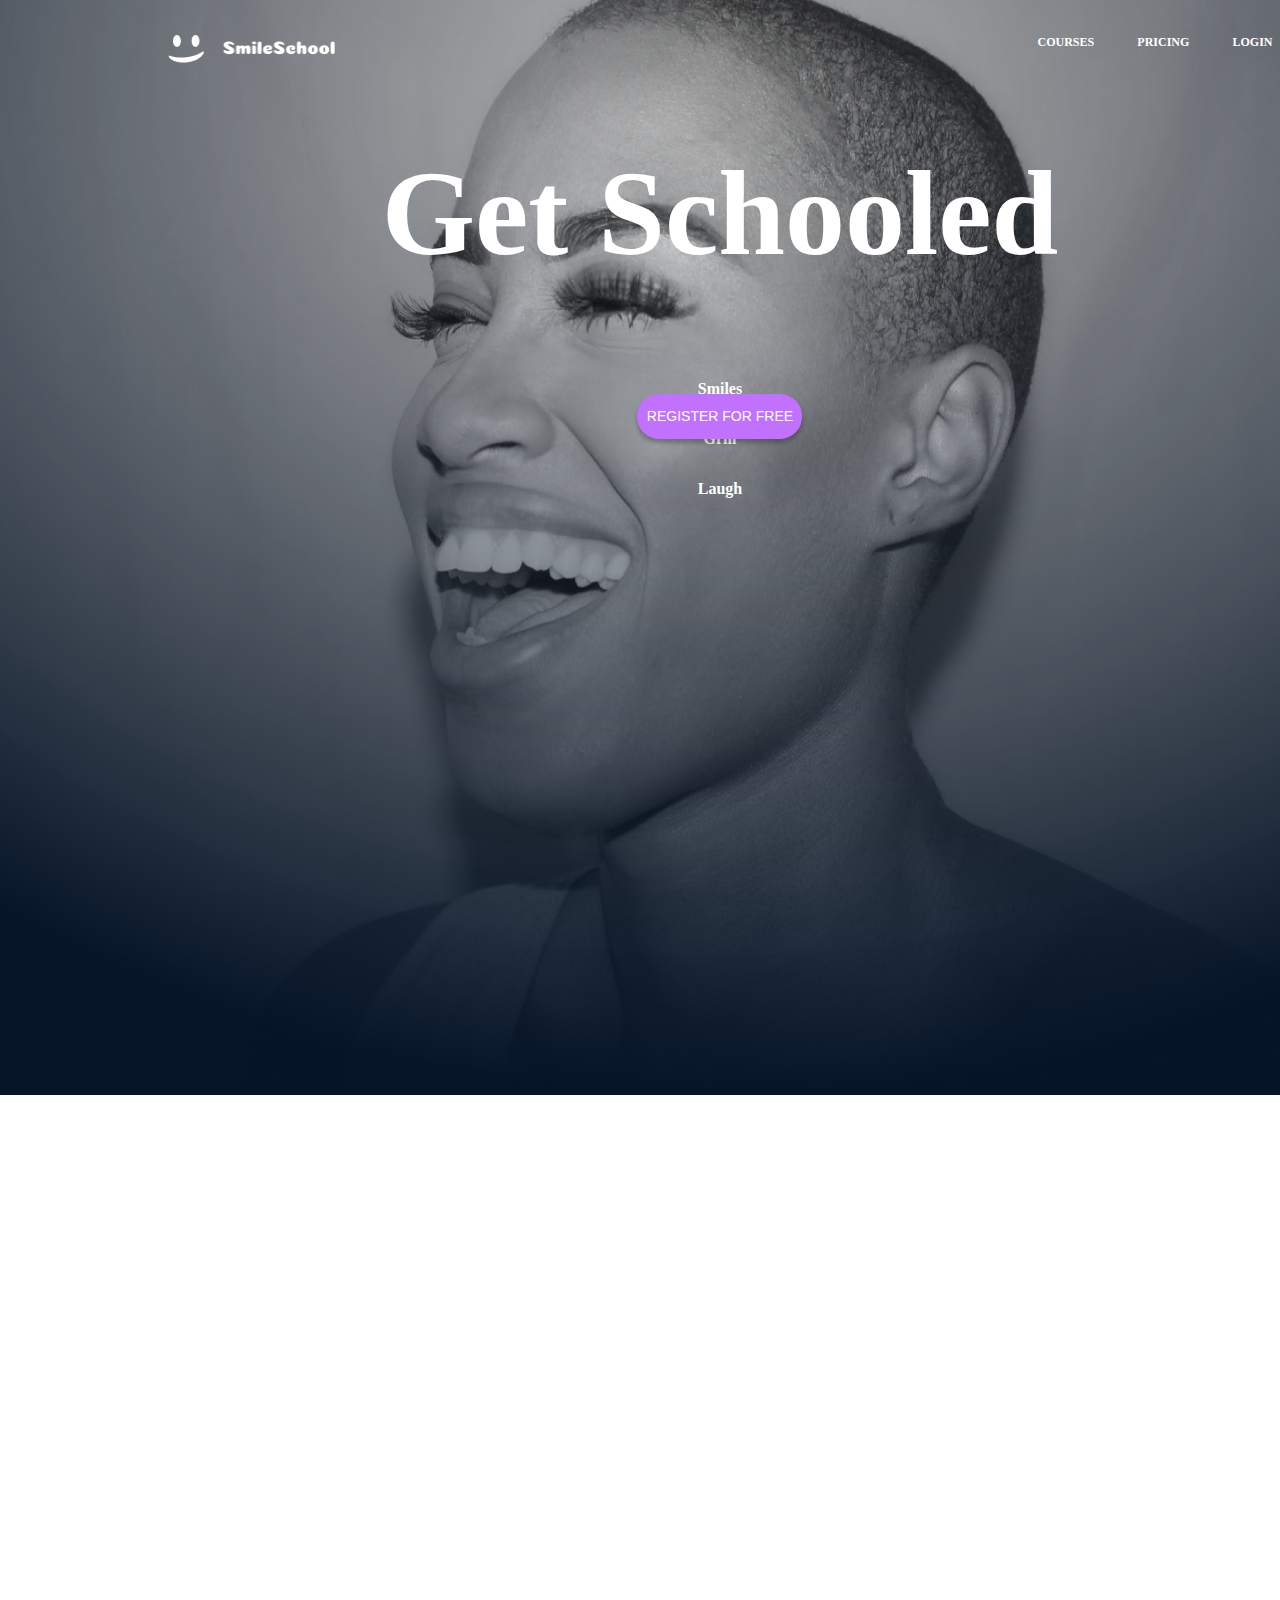
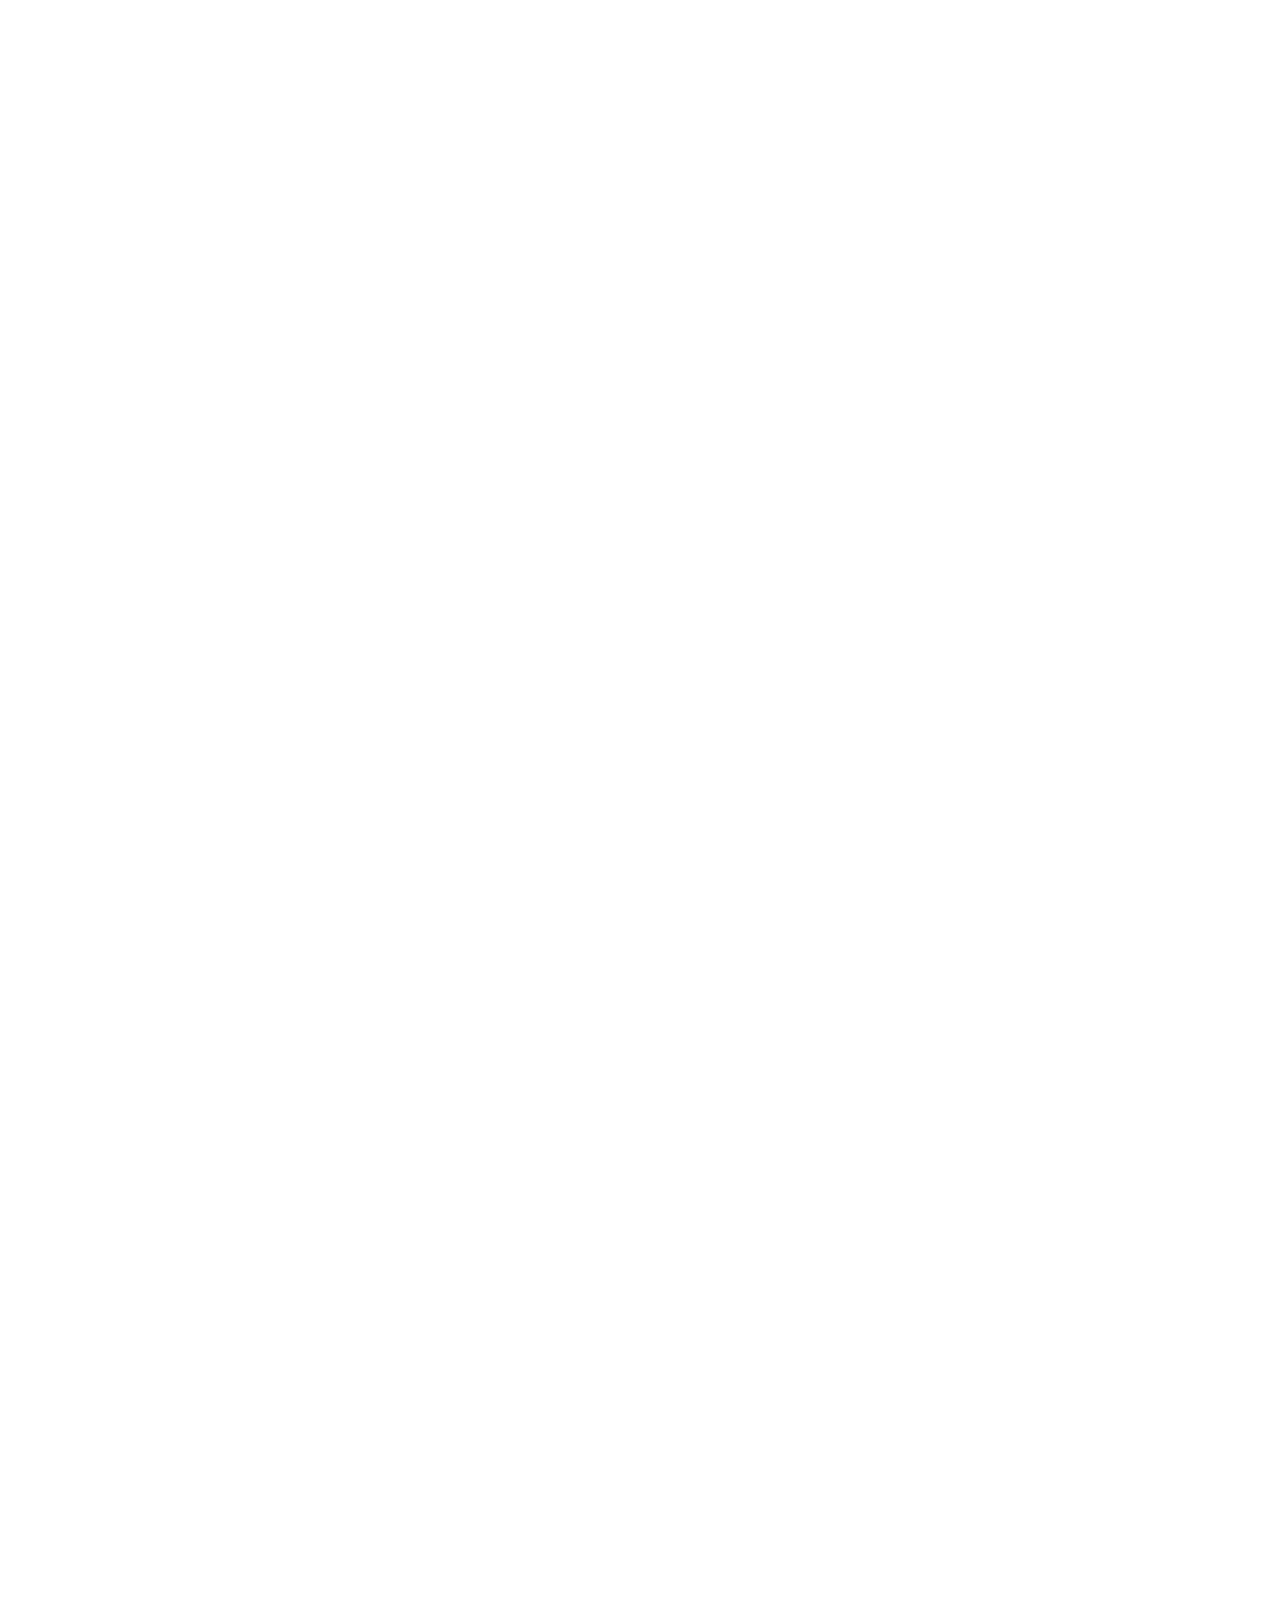
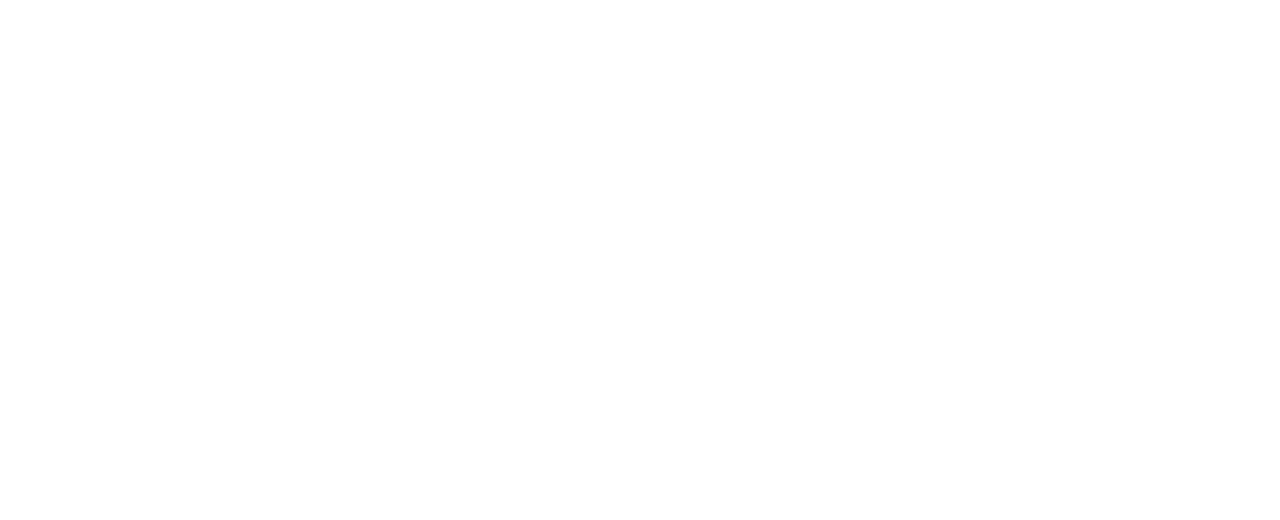
==== css_advanced/index.html @ 45155f58 "Working on CSS advanced project" ====
<!DOCTYPE html>
<html>
    <head>
        <title>CSS advanced</title>
        <meta charset="UTF-8">
        <link rel="stylesheet" href="styles.css">
    </head>

    <body>
        <main>
            <!--Heder and NavBar-->
        
            <header>
            <img src="assests/logo.png" alt="logo">
            <nav>
                <a href="#">COURSES</a>
                <a href="#">PRICING</a>
                <a href="#">LOGIN</a>
            </nav>
        </header>

        <!--Banner section-->
        <section class="banner">
            <div>
                <h1>Get Schooled</h1>
                <div id="bannerText">
                   <p>Smiles</p>
                    <p>Grin</p>
                    <p>Laugh</p> 
                </div>
                <button>REGISTER FOR FREE</button>
            </div>
        </section>
        </main>
        
    </body>
</html>
---- css_advanced/styles.css ----
body{
    margin: 0;
    padding: 0;
    width: 1400px;
    height: 3720px;
    font-family: 'Source Sans Pro';
}
header{
    height: 30px;
    width: 1105px;
    margin-top: 35px;
    display: flex;
    justify-content: space-between;
    align-items: flex-start;
}
header img{
    height: 30;
    width: 167px;
}
nav{
    height: 15px;
    width: 235px;
    display: flex;
    justify-content: space-between;
    font-size: 12px;
    font-weight: bold;
}

nav a{
    text-decoration: none;
    color: #ffffff;
}
main{
    height: 1095px;
    width: 1440px;
    background-image: url("assests/Object.png");
    background-repeat: no-repeat;
    background-size: 1440px 1095px;
    display: flex;
    flex-direction: column;
    align-items: center;
}
.banner{
    height: 1010px;
    width: 775px;
    display: flex;
    flex-direction: column;
    align-items: center;
}
.banner h1{
    font-size: 120px;
    font-weight: bold;
    color: #ffffff;
}
.banner p{
    font-size: 16px;
    font-weight: bold;
    color: #ffffff;
}
.banner div{
    display: flex;
    flex-direction: column;
    align-items: center;
}
#bannerText{
    width: 255px;
    height: 30px;
    display: flex;
    justify-content: space-between;
}
button{
    height: 45px;
    width: 165px;
    background-color: #C271FF;
    color: #ffffff;
    font-size: 14px;
    font-weight: 500;
    border-radius: 22px;
    border: none;
    box-shadow: 0px 4px 4px rgba(0, 0, 0, .25);
    cursor: pointer;
}
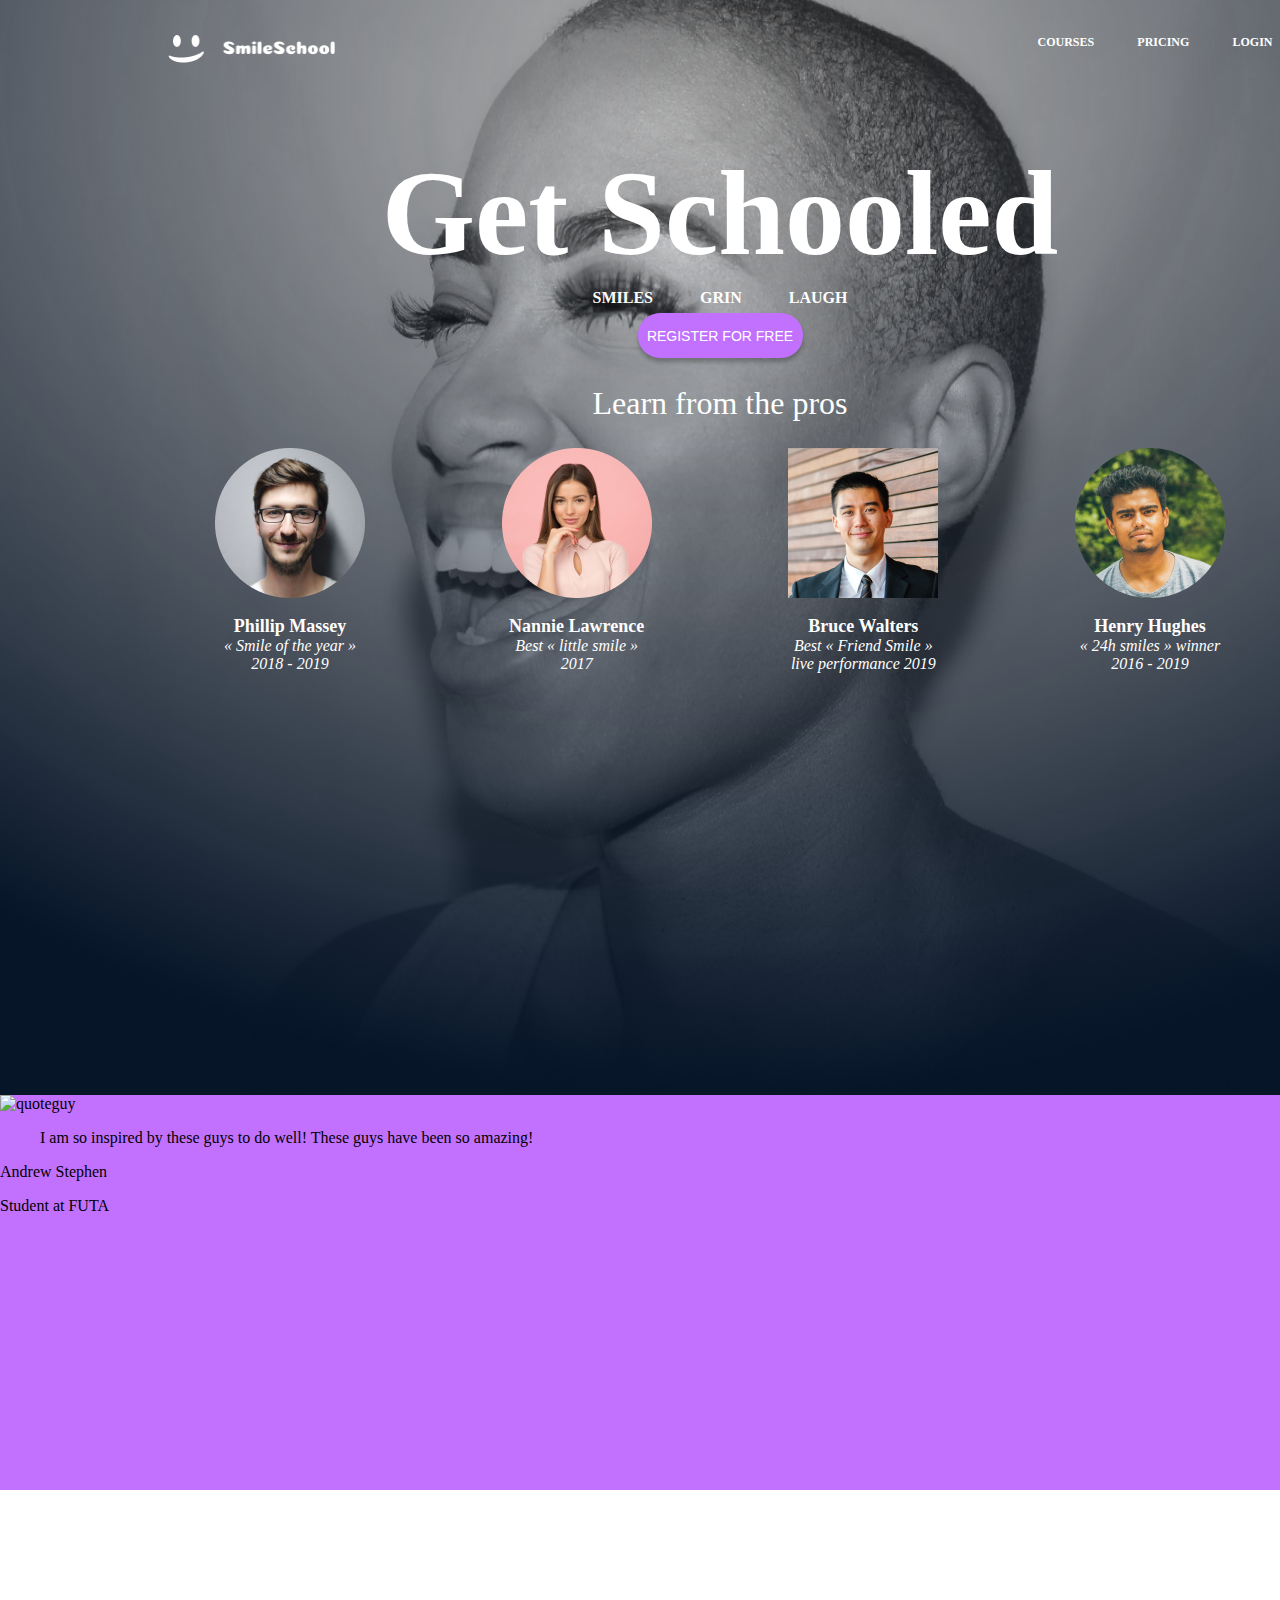
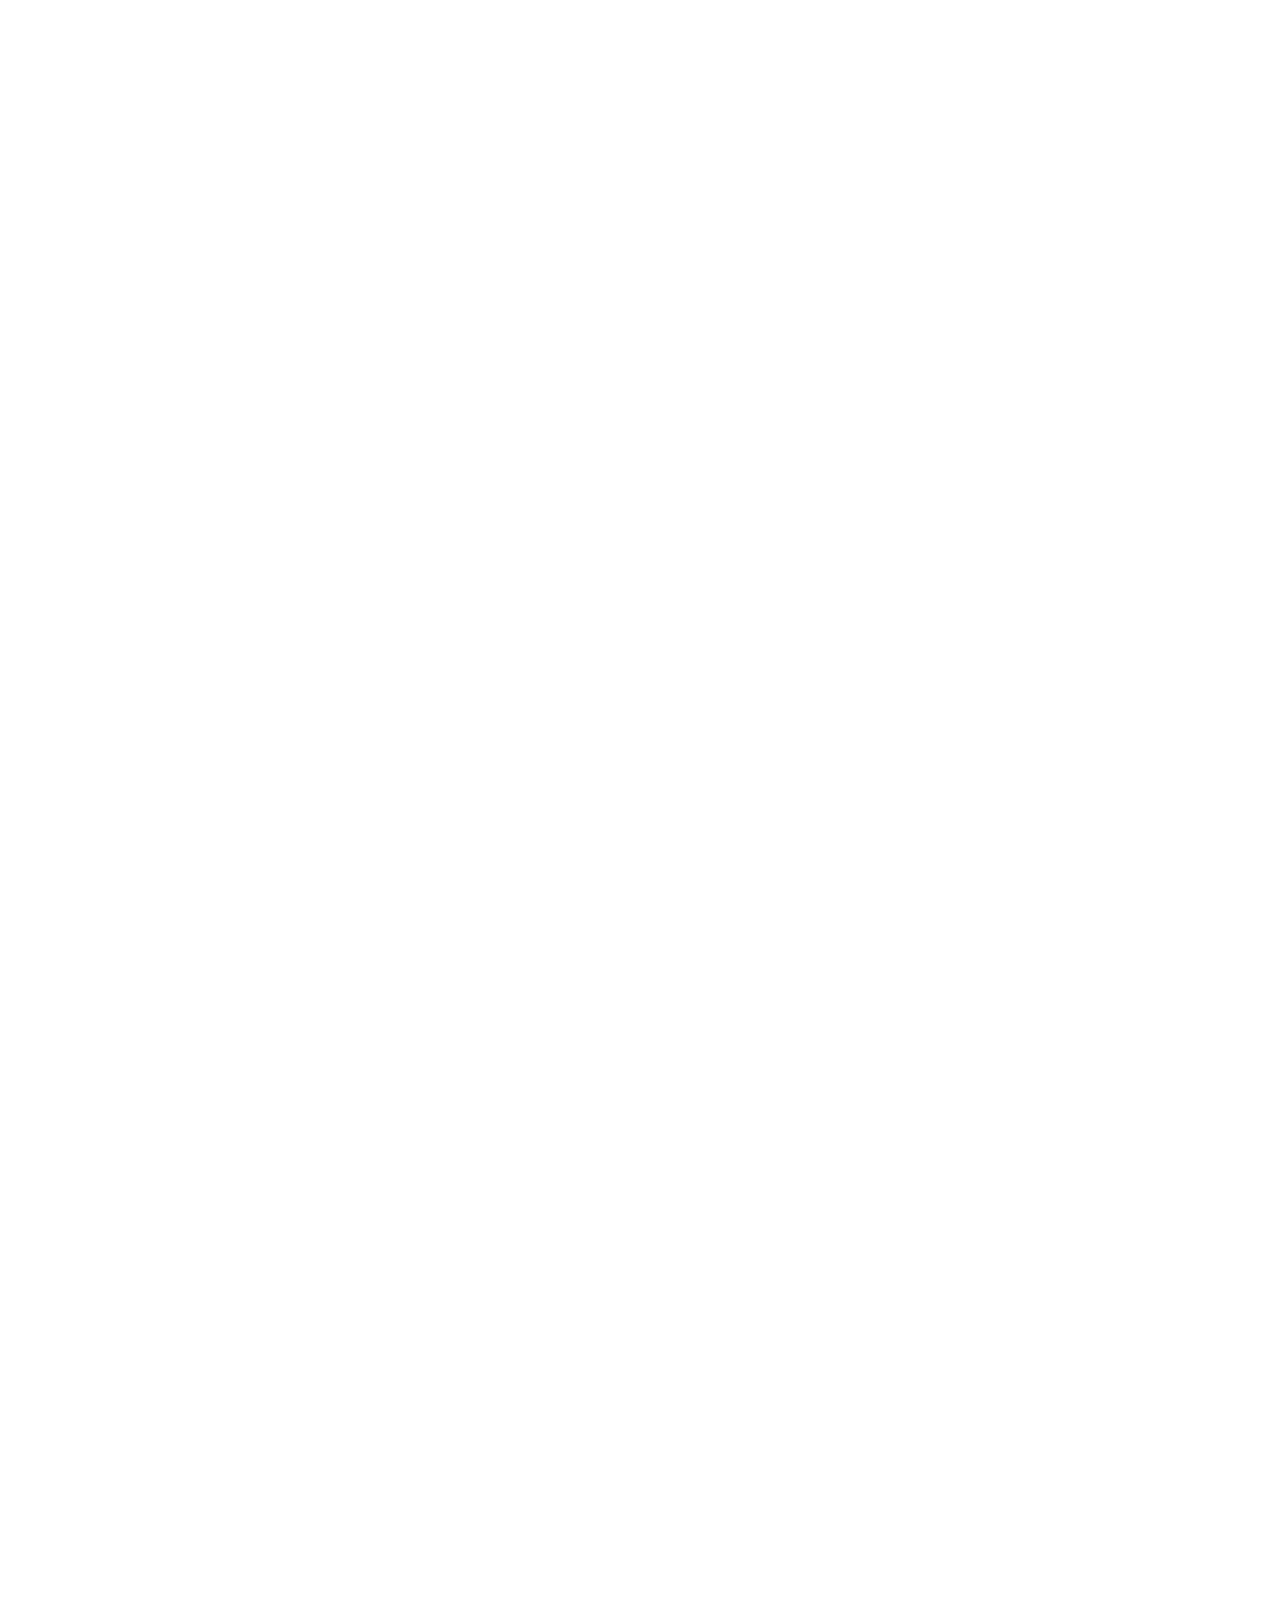
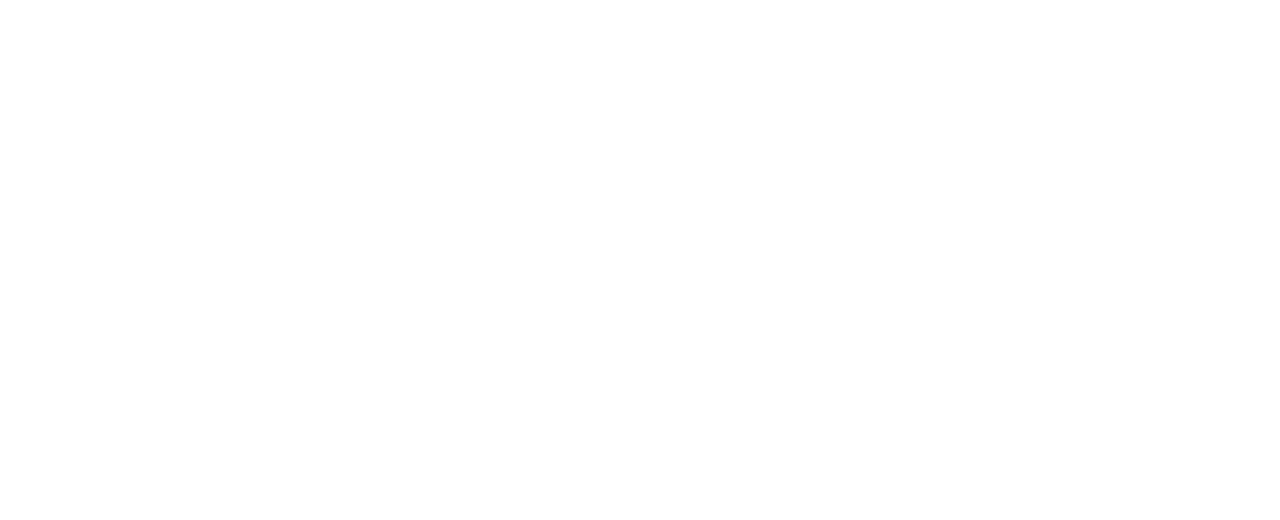
==== commit 03be726a: "Website development continues" ====
--- a/css_advanced/index.html
+++ b/css_advanced/index.html
@@ -21,17 +21,52 @@
 
         <!--Banner section-->
         <section class="banner">
-            <div>
                 <h1>Get Schooled</h1>
                 <div id="bannerText">
-                   <p>Smiles</p>
-                    <p>Grin</p>
-                    <p>Laugh</p> 
+                   <p>SMILES</p>
+                    <p>GRIN</p>
+                    <p>LAUGH</p> 
                 </div>
-                <button>REGISTER FOR FREE</button>
+            <button>REGISTER FOR FREE</button>
+
+            <div id="men">
+                <h2>Learn from the pros</h2>
+                <div class="pros">
+                    <div class="face">
+                        <img src="assests/1.png" alt="face1">
+                        <h3>Phillip Massey</h3>
+                        <p>« Smile of the year » 2018 - 2019</p>
+                    </div>
+                    <div class="face">
+                        <img src="assests/3.png" alt="face2">
+                        <h3>Nannie Lawrence</h3>
+                        <p>Best « little smile » 2017</p>
+                    </div>
+                    <div class="face">
+                        <img src="assests/2.png" alt="face3">
+                        <h3>Bruce Walters</h3>
+                        <p>Best « Friend Smile » live performance 2019</p>
+                    </div>
+                    <div class="face">
+                        <img src="assests/4.png" alt="face4">
+                        <h3>Henry Hughes</h3>
+                        <p>« 24h smiles » winner 2016 - 2019</p>
+                    </div>
+                </div>
             </div>
         </section>
         </main>
         
+        <section class="quote">
+            <div>
+                <img src="quoteguy.jpeg" alt="quoteguy">
+                <div>
+                    <blockquote> I am so inspired by these guys to do well! These guys have been so amazing!</blockquote>
+                    <p> Andrew Stephen</p>
+                    <p>Student at FUTA</p>
+                </div>
+            </div>
+        </section>
+        
     </body>
 </html>--- a/css_advanced/styles.css
+++ b/css_advanced/styles.css
@@ -51,22 +51,19 @@
     font-size: 120px;
     font-weight: bold;
     color: #ffffff;
+    margin-bottom: 0;
 }
 .banner p{
     font-size: 16px;
     font-weight: bold;
     color: #ffffff;
 }
-.banner div{
-    display: flex;
-    flex-direction: column;
-    align-items: center;
-}
 #bannerText{
     width: 255px;
     height: 30px;
     display: flex;
     justify-content: space-between;
+    align-items: center;
 }
 button{
     height: 45px;
@@ -79,4 +76,49 @@
     border: none;
     box-shadow: 0px 4px 4px rgba(0, 0, 0, .25);
     cursor: pointer;
+}
+.pros{
+    height: 240px;
+    width: 1010px;
+    display: flex;
+    justify-content: space-between;
+}
+.pros .face{
+    width: 150px;
+    height: 240px;
+    display: flex;
+    flex-direction: column;
+    justify-content: space-between;
+    align-items: center;
+}
+.face h3{
+    margin-bottom: 0;
+    color: #ffffff;
+    font-size: 18px;
+    font-family: 'Source Sans Pro Black';
+
+}
+.face p{
+    margin-top: 0;
+    font-size: 16px;
+    font-style: italic;
+    font-weight: 400;
+    text-align: center;
+}
+#men{
+    display: flex;
+    flex-direction: column;
+    align-items: center;
+}
+.banner h2{
+    font-size: 32px;
+    color: #ffffff;
+    font-weight: 200;
+    
+}
+
+.quote{
+    width: 1440px;
+    height: 395px;
+    background-color: #C271FF;
 }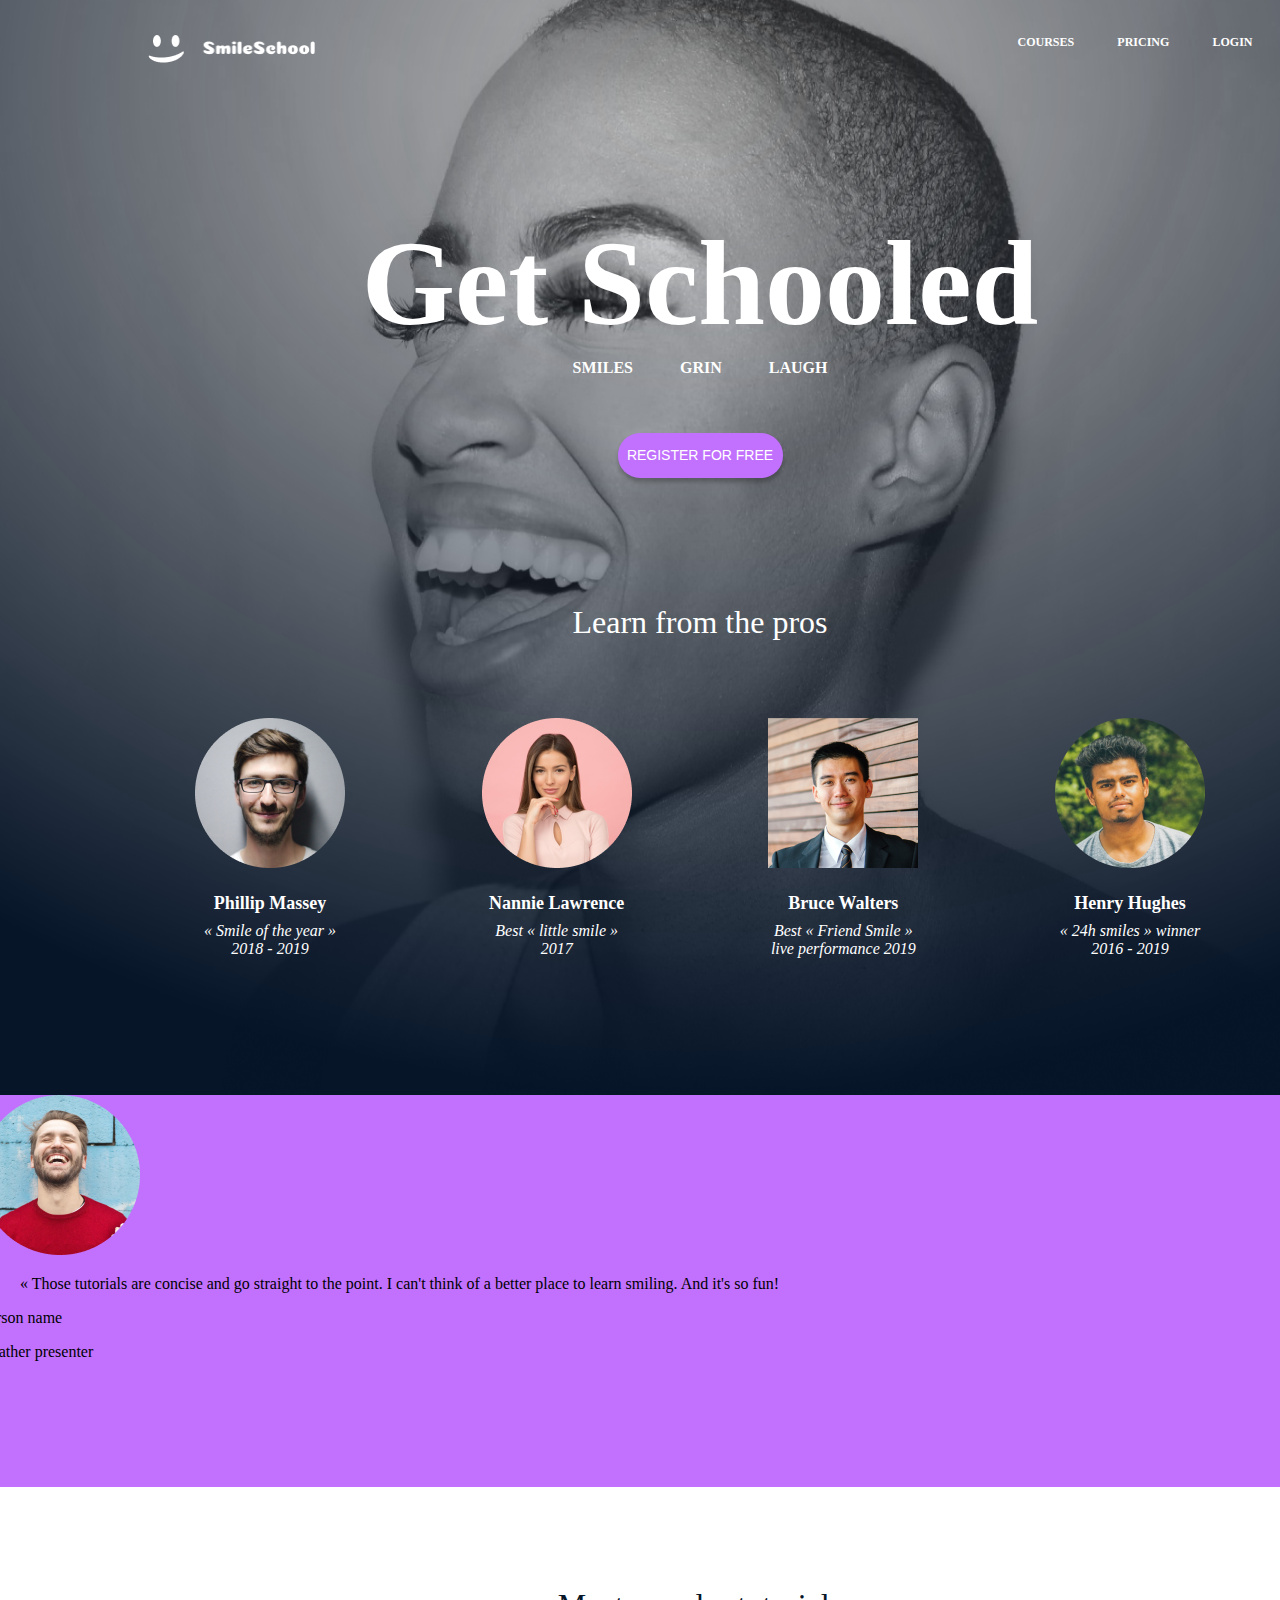
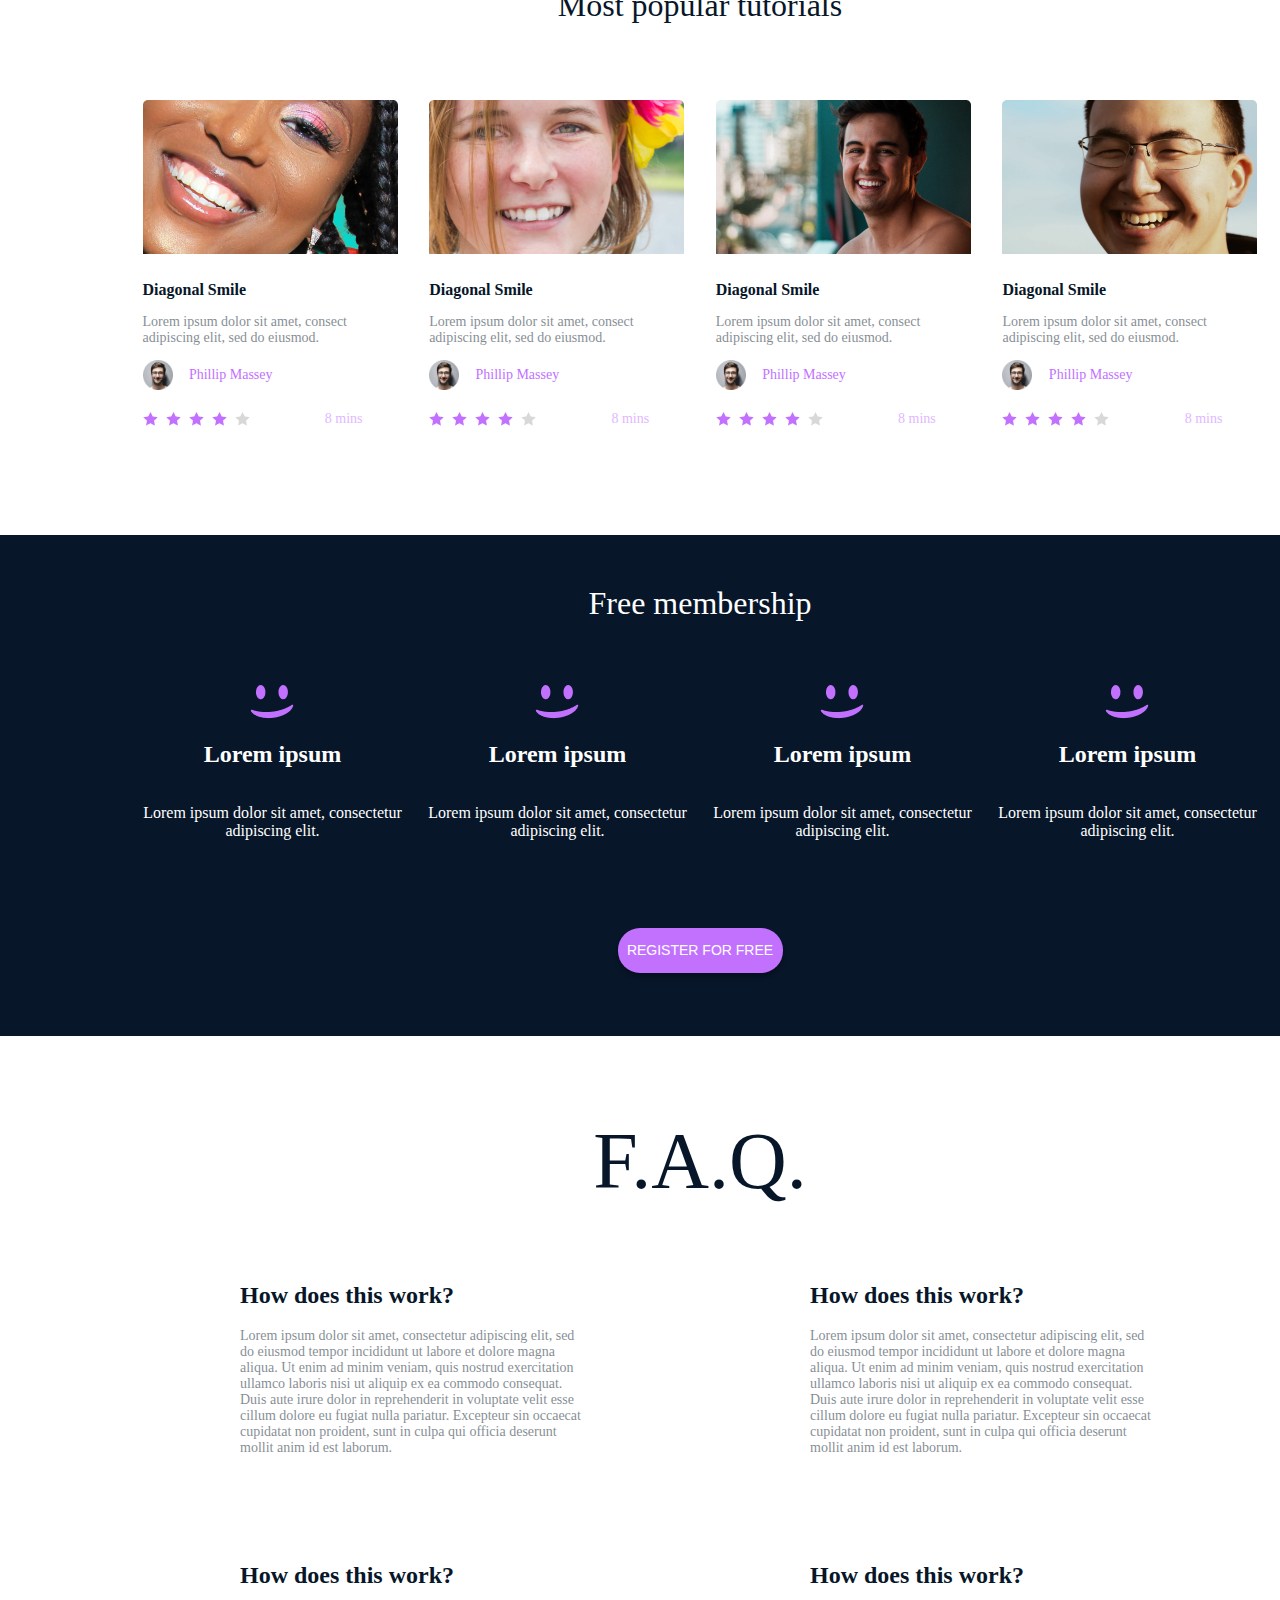
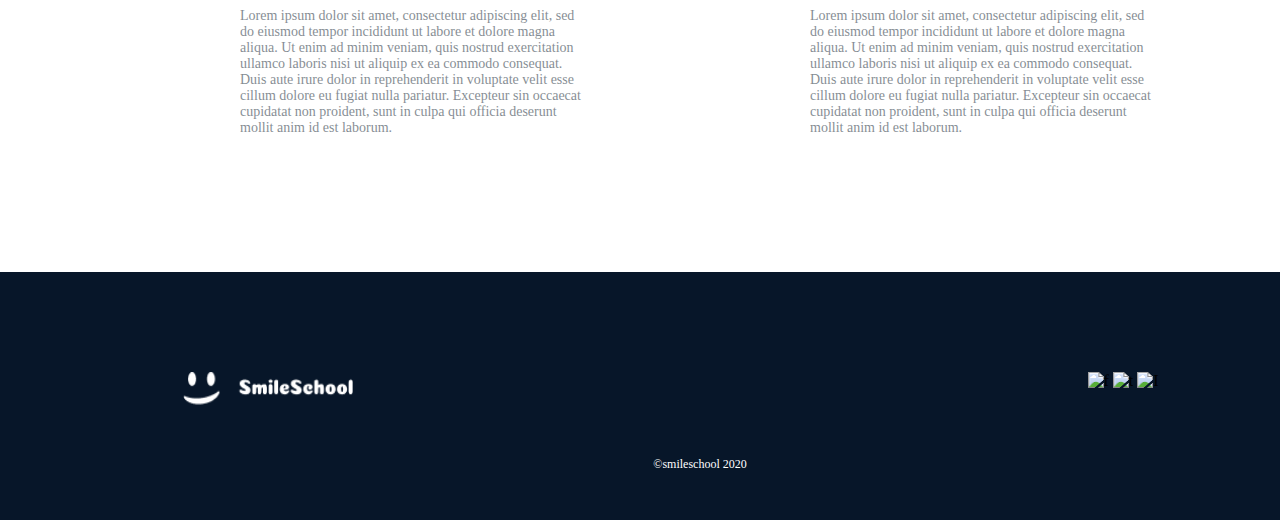
==== commit c911619d: "CSS advanced continued" ====
--- a/css_advanced/index.html
+++ b/css_advanced/index.html
@@ -59,14 +59,168 @@
         
         <section class="quote">
             <div>
-                <img src="quoteguy.jpeg" alt="quoteguy">
+                <img src="assests/5.png" alt="quoteguy">
                 <div>
-                    <blockquote> I am so inspired by these guys to do well! These guys have been so amazing!</blockquote>
-                    <p> Andrew Stephen</p>
-                    <p>Student at FUTA</p>
-                </div>
-            </div>
-        </section>
+                    <blockquote> « Those tutorials are concise and go straight to the point. I can't think of a better place to learn smiling. And it's so fun!</blockquote>
+                    <p> Person name</p>
+                    <p>weather presenter</p>
+                </div>
+            </div>
+        </section>
+
+        <section class="tutorials">
+            <h1>Most popular tutorials</h1>
+            <div class="videos">
+                <div class="eachVideo">
+                    <img src="assests/9.png">
+                    <h2>Diagonal Smile</h2>
+                    <p>Lorem ipsum dolor sit amet, consect adipiscing elit, sed do eiusmod.</p>
+                    <div class="rater">
+                        <img src="assests/1.png">
+                        <h3>Phillip Massey</h3>
+                    </div>
+                    <div class="rating">
+                        <img src="assests/rating.png" alt="4star rating">
+                        <p>8 mins</p>
+                    </div>
+                </div>
+
+                <div class="eachVideo">
+                    <img src="assests/7.png">
+                    <h2>Diagonal Smile</h2>
+                    <p>Lorem ipsum dolor sit amet, consect adipiscing elit, sed do eiusmod.</p>
+                    <div class="rater">
+                        <img src="assests/1.png">
+                        <h3>Phillip Massey</h3>
+                    </div>
+                    <div class="rating">
+                        <img src="assests/rating.png" alt="4star rating">
+                        <p>8 mins</p>
+                    </div>
+                </div>
+
+                <div class="eachVideo">
+                    <img src="assests/8.png">
+                    <h2>Diagonal Smile</h2>
+                    <p>Lorem ipsum dolor sit amet, consect adipiscing elit, sed do eiusmod.</p>
+                    <div class="rater">
+                        <img src="assests/1.png">
+                        <h3>Phillip Massey</h3>
+                    </div>
+                    <div class="rating">
+                        <img src="assests/rating.png" alt="4star rating">
+                        <p>8 mins</p>
+                    </div>
+                </div>
+
+                <div class="eachVideo">
+                    <img src="assests/6.png">
+                    <h2>Diagonal Smile</h2>
+                    <p>Lorem ipsum dolor sit amet, consect adipiscing elit, sed do eiusmod.</p>
+                    <div class="rater">
+                        <img src="assests/1.png">
+                        <h3>Phillip Massey</h3>
+                    </div>
+                    <div class="rating">
+                        <img src="assests/rating.png" alt="4star rating">
+                        <p>8 mins</p>
+                    </div>
+                </div>
+            </div>
+        </section>
+
+        <!--Membership-->
+        <section class="membership">
+            <h1>Free membership</h1>
+            <div class="members">
+                <div class="eachMember">
+                    <img src="assests/smile.png" alt="smile">
+                    <h2>Lorem ipsum</h2>
+                    <p>Lorem ipsum dolor sit amet, consectetur adipiscing elit.</p>
+                </div>
+
+                <div class="eachMember">
+                    <img src="assests/smile.png" alt="smile">
+                    <h2>Lorem ipsum</h2>
+                    <p>Lorem ipsum dolor sit amet, consectetur adipiscing elit.</p>
+                </div>
+
+                <div class="eachMember">
+                    <img src="assests/smile.png" alt="smile">
+                    <h2>Lorem ipsum</h2>
+                    <p>Lorem ipsum dolor sit amet, consectetur adipiscing elit.</p>
+                </div>
+
+                <div class="eachMember">
+                    <img src="assests/smile.png" alt="smile">
+                    <h2>Lorem ipsum</h2>
+                    <p>Lorem ipsum dolor sit amet, consectetur adipiscing elit.</p>
+                </div>
+            </div>
+                <button>REGISTER FOR FREE</button>
+        </section>
+
+        <section class="FAQs">
+            <h1>F.A.Q.</h1>
+            <div class="questions">
+                <div class="eachQuestion">
+                    <h2>How does this work?</h2>
+                    <p>Lorem ipsum dolor sit amet, consectetur adipiscing elit,
+                    sed do eiusmod tempor incididunt ut labore et dolore magna aliqua.
+                    Ut enim ad minim veniam, quis nostrud exercitation ullamco laboris nisi ut
+                    aliquip ex ea commodo consequat. Duis aute irure dolor in reprehenderit in
+                    voluptate velit esse cillum dolore eu fugiat nulla pariatur. Excepteur sin
+                     occaecat cupidatat non proident, sunt in culpa qui officia deserunt mollit
+                     anim id est laborum.</p>
+                </div>
+
+                <div class="eachQuestion">
+                    <h2>How does this work?</h2>
+                    <p>Lorem ipsum dolor sit amet, consectetur adipiscing elit,
+                    sed do eiusmod tempor incididunt ut labore et dolore magna aliqua.
+                    Ut enim ad minim veniam, quis nostrud exercitation ullamco laboris nisi ut
+                    aliquip ex ea commodo consequat. Duis aute irure dolor in reprehenderit in
+                    voluptate velit esse cillum dolore eu fugiat nulla pariatur. Excepteur sin
+                     occaecat cupidatat non proident, sunt in culpa qui officia deserunt mollit
+                     anim id est laborum.</p>
+                </div>
+
+                <div class="eachQuestion">
+                    <h2>How does this work?</h2>
+                    <p>Lorem ipsum dolor sit amet, consectetur adipiscing elit,
+                    sed do eiusmod tempor incididunt ut labore et dolore magna aliqua.
+                    Ut enim ad minim veniam, quis nostrud exercitation ullamco laboris nisi ut
+                    aliquip ex ea commodo consequat. Duis aute irure dolor in reprehenderit in
+                    voluptate velit esse cillum dolore eu fugiat nulla pariatur. Excepteur sin
+                     occaecat cupidatat non proident, sunt in culpa qui officia deserunt mollit
+                     anim id est laborum.</p>
+                </div>
+
+                <div class="eachQuestion">
+                    <h2>How does this work?</h2>
+                    <p>Lorem ipsum dolor sit amet, consectetur adipiscing elit,
+                    sed do eiusmod tempor incididunt ut labore et dolore magna aliqua.
+                    Ut enim ad minim veniam, quis nostrud exercitation ullamco laboris nisi ut
+                    aliquip ex ea commodo consequat. Duis aute irure dolor in reprehenderit in
+                    voluptate velit esse cillum dolore eu fugiat nulla pariatur. Excepteur sin
+                     occaecat cupidatat non proident, sunt in culpa qui officia deserunt mollit
+                     anim id est laborum.</p>
+                </div>
+                
+            </div>
+        </section>
+
+        <footer>
+            <div class="footer">
+                <img src="assests/logo.png" alt="logo">
+                <div class="footerIcons">
+                    <img src="facebooklogo" alt="f">
+                    <img src="twitterlogo" alt="t">
+                    <img src="instagramlogo" alt="I">
+                </div>
+            </div>
+            <p>©smileschool 2020</p>
+        </footer>
         
     </body>
 </html>--- a/css_advanced/styles.css
+++ b/css_advanced/styles.css
@@ -4,6 +4,9 @@
     width: 1400px;
     height: 3720px;
     font-family: 'Source Sans Pro';
+    display: flex;
+    flex-direction: column;
+    align-items: center;
 }
 header{
     height: 30px;
@@ -30,6 +33,9 @@
     text-decoration: none;
     color: #ffffff;
 }
+ nav a:hover{
+    color: #C271FF;
+ }
 main{
     height: 1095px;
     width: 1440px;
@@ -46,17 +52,19 @@
     display: flex;
     flex-direction: column;
     align-items: center;
+    margin-top: 150px;
 }
 .banner h1{
     font-size: 120px;
     font-weight: bold;
     color: #ffffff;
-    margin-bottom: 0;
+    margin: 0;
 }
 .banner p{
     font-size: 16px;
     font-weight: bold;
     color: #ffffff;
+    margin: 0;
 }
 #bannerText{
     width: 255px;
@@ -76,12 +84,17 @@
     border: none;
     box-shadow: 0px 4px 4px rgba(0, 0, 0, .25);
     cursor: pointer;
+    margin-top: 50px;
+}
+#men{
+    margin-top: 100px;
 }
 .pros{
     height: 240px;
     width: 1010px;
     display: flex;
     justify-content: space-between;
+    margin-top: 50px;
 }
 .pros .face{
     width: 150px;
@@ -121,4 +134,183 @@
     width: 1440px;
     height: 395px;
     background-color: #C271FF;
+}
+
+.tutorials{
+    color: #071629;
+    height: 450px;
+    width: 1230px;
+    display: flex;
+    flex-direction: column;
+    align-items: center;
+    justify-content: space-between;
+    margin-top: 100px;
+}
+.tutorials h1{
+    font-size: 32px;
+    font-weight: 200;
+    margin: 0;
+}
+.tutorials h2{
+    font-size: 16px;
+    color: #071629;
+    margin-bottom: 0;
+}
+.videos{
+    height: 335px;
+    width: 1115px;
+    display: flex;
+    justify-content: space-between;
+}
+.eachVideo{
+    height: 335px;
+    width: 255px;
+    display: flex;
+    flex-direction: column;
+    align-items: flex-start;
+    justify-content: space-between;
+}
+.videos p{
+    opacity: 0.5;
+    font-size: 14px;
+    font-weight: 400;
+    margin: 0;
+}
+.rater{
+    display: flex;
+    height: 30px;
+    width: 130px;
+    align-items: center;
+    justify-content: space-between;
+}
+.rater img{
+    height: 30px;
+    width: 30px;
+}
+.rater h3{
+    color: #C271FF;
+    font-size: 14px;
+    font-weight: 500;
+}
+
+.rating{
+    height: 30px;
+    width: 220px;
+    display: flex;
+    justify-content: space-between;
+    align-items: center;
+}
+.rating p{
+    color: #C271FF;
+    font-size: 14px;
+    font-weight: 500;
+}
+
+/**Membership Styling**/
+.membership{
+    background-color: #071629;
+    width: 1440px;
+    height: 505px;
+    color: #ffffff;
+    display: flex;
+    flex-direction: column;
+    align-items: center;
+    margin-top: 100px;
+}
+.membership h1{
+    font-size: 32px;
+    font-weight: 200;
+    margin-top: 50px;
+}
+
+.membership button{
+    margin-top: 80px;
+}
+
+.members{
+    display: flex;
+    justify-content: space-between;
+    height: 155px;
+    width: 1115px;
+    margin-top: 50px;
+}
+
+.eachMember{
+    height: 155px;
+    width: 260px;
+    display: flex;
+    flex-direction: column;
+    align-items: center;
+    justify-content: center;
+    text-align: center;
+}
+
+.FAQs{
+    height: 710px;
+    width: 920px;
+    display: flex;
+    flex-direction: column;
+    justify-content: space-between;
+    align-items: center;
+    color: #071629;
+    margin-top: 80px;
+}
+
+.FAQs h1{
+    font-size: 80px;
+    font-weight: 200;
+    margin: 0;
+}
+
+.FAQs p{
+    opacity: 0.5;
+    font-size: 14px;
+    font-weight: 400;
+}
+
+.FAQs{
+    font-size: 16px;
+    font-weight: bold;
+}
+.questions{
+    height: 560px;
+    width: 920px;
+    display: flex;
+    flex-wrap: wrap;
+    justify-content: space-between;
+}
+.eachQuestion{
+    height: 245px;
+    width: 350px;
+}
+
+footer{
+    height: 250px;
+    width: 1440px;
+    background-color: #071629;
+    display: flex;
+    flex-direction: column;
+    align-items: center;
+    margin-top: 50px;
+}
+footer img{
+    height: 30;
+    width: 170px;
+}
+footer p{
+    font-size: 12px;
+    font-family: 'Source Sans Pro Light';
+    color: #ffffff;
+    margin-top: 50px;
+}
+.footer{
+    height: 35px;
+    width: 1035px;
+    display: flex;
+    justify-content: space-between;
+    margin-top: 100px;
+}
+.footerIcons{
+    height: 30px;
+    width: 130px;
 }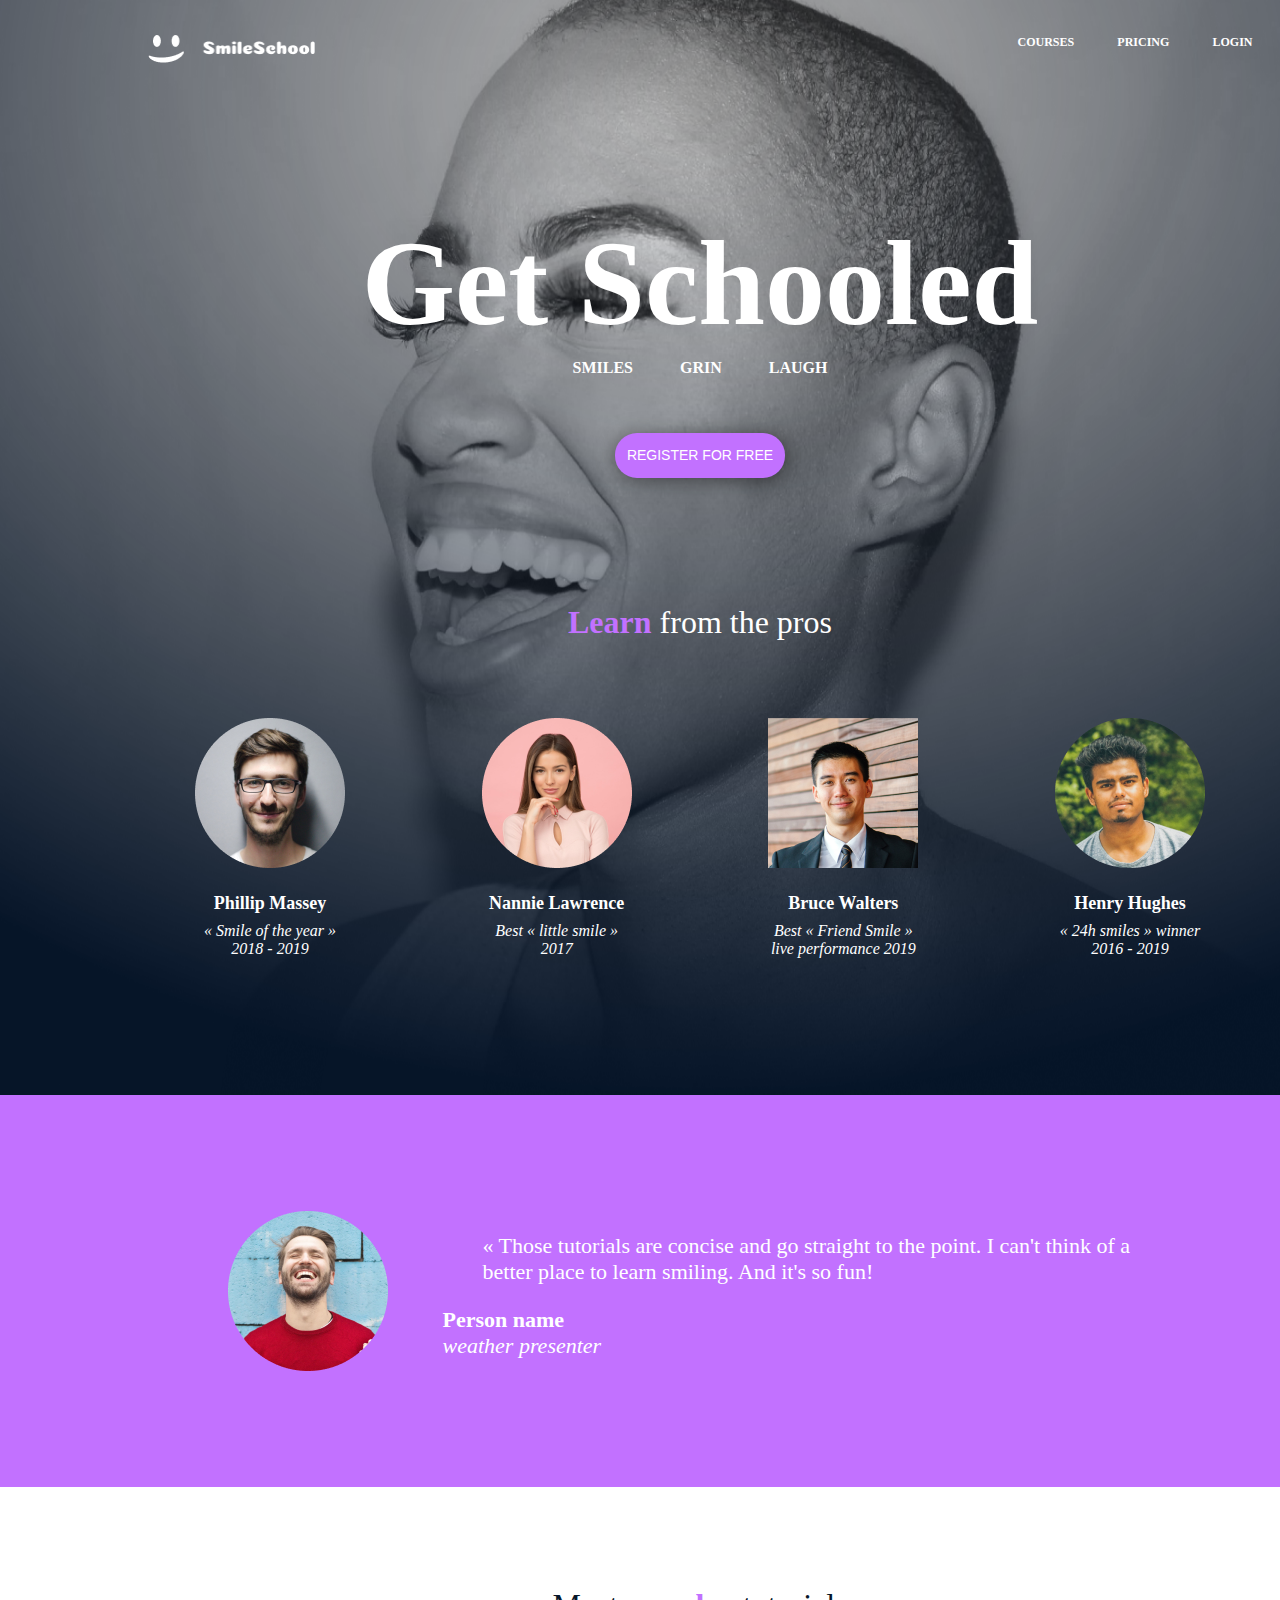
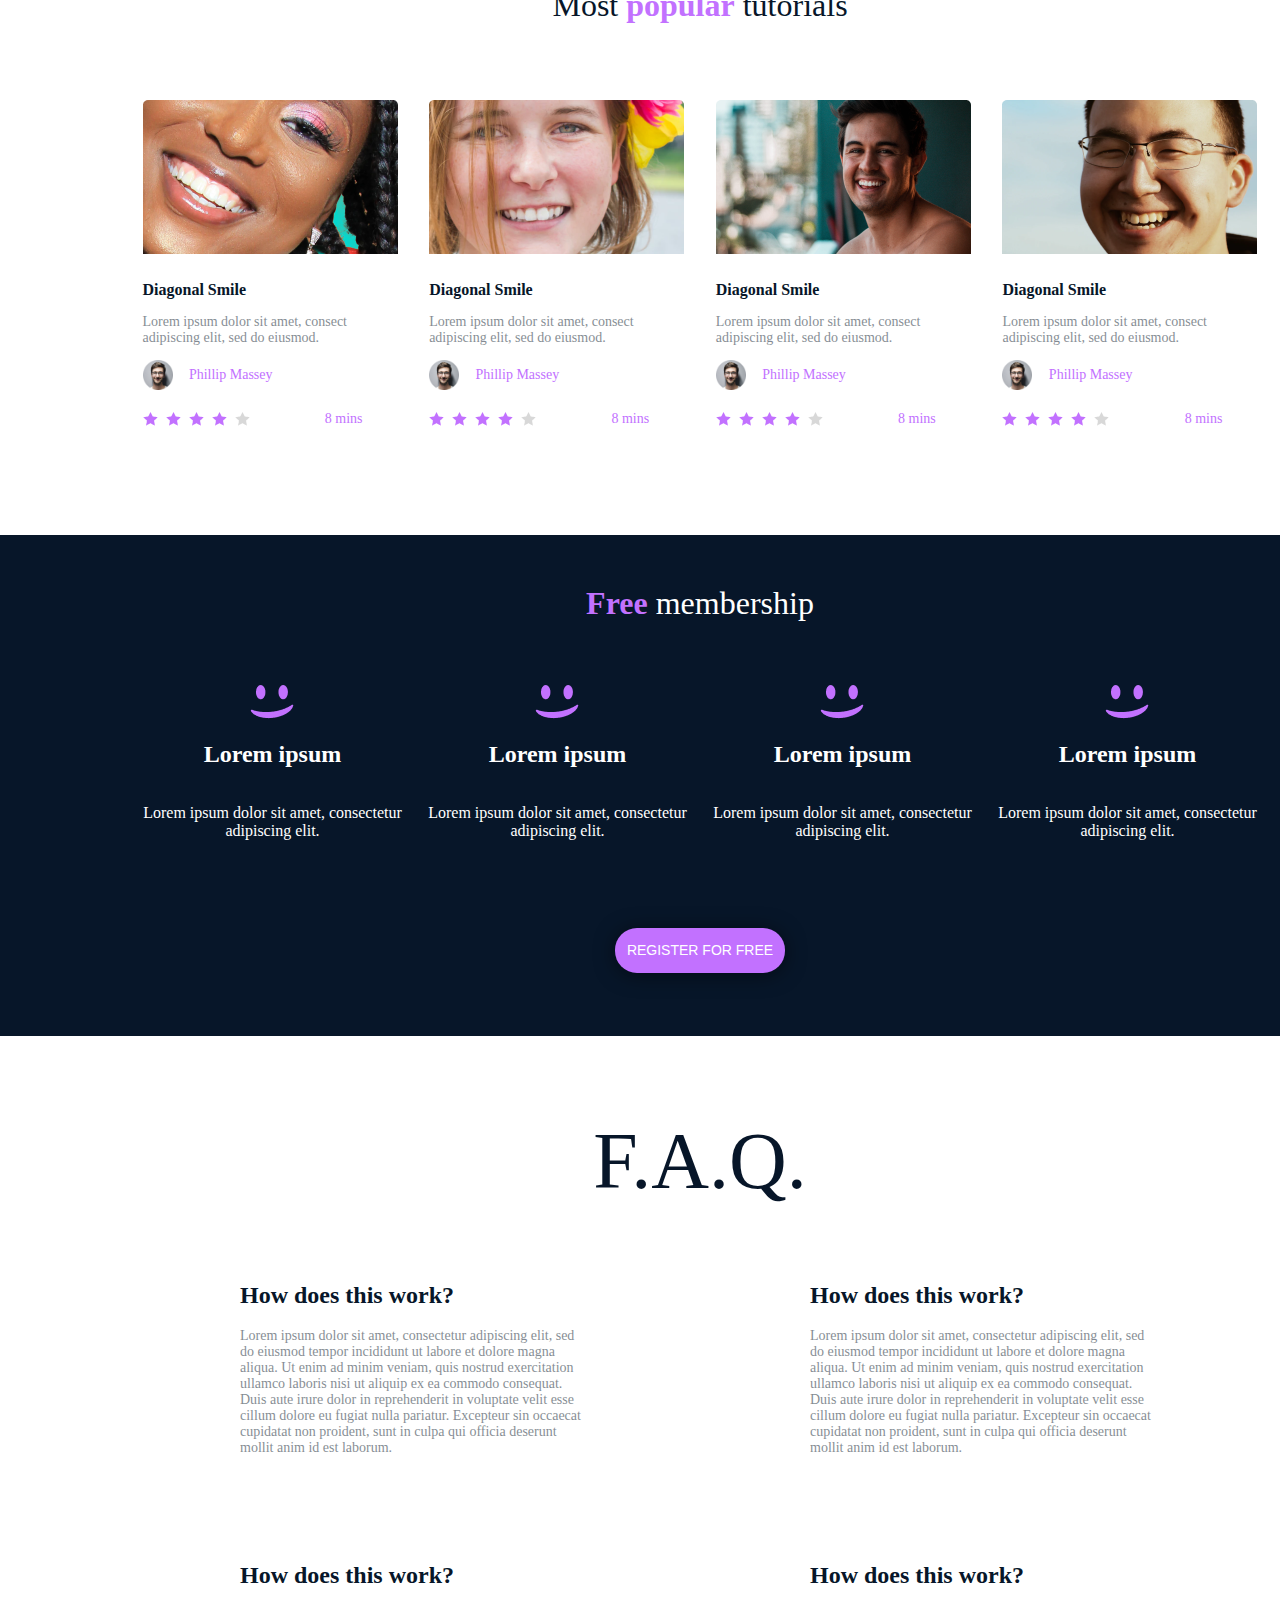
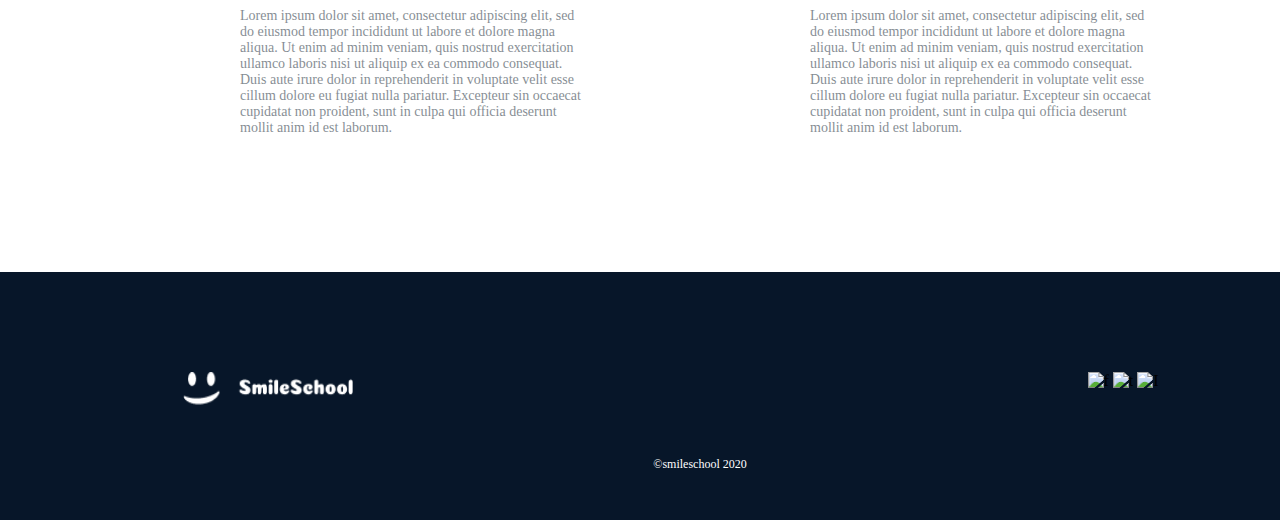
==== commit a104c86d: "More fine tuning" ====
--- a/css_advanced/index.html
+++ b/css_advanced/index.html
@@ -30,7 +30,7 @@
             <button>REGISTER FOR FREE</button>
 
             <div id="men">
-                <h2>Learn from the pros</h2>
+                <h2><span>Learn</span> from the pros</h2>
                 <div class="pros">
                     <div class="face">
                         <img src="assests/1.png" alt="face1">
@@ -58,18 +58,18 @@
         </main>
         
         <section class="quote">
-            <div>
+            <div class="manQuote">
                 <img src="assests/5.png" alt="quoteguy">
-                <div>
+                <div class="words">
                     <blockquote> « Those tutorials are concise and go straight to the point. I can't think of a better place to learn smiling. And it's so fun!</blockquote>
-                    <p> Person name</p>
+                    <h2> Person name</h2>
                     <p>weather presenter</p>
                 </div>
             </div>
         </section>
 
         <section class="tutorials">
-            <h1>Most popular tutorials</h1>
+            <h1>Most <span>popular</span> tutorials</h1>
             <div class="videos">
                 <div class="eachVideo">
                     <img src="assests/9.png">
@@ -131,7 +131,7 @@
 
         <!--Membership-->
         <section class="membership">
-            <h1>Free membership</h1>
+            <h1><span>Free</span> membership</h1>
             <div class="members">
                 <div class="eachMember">
                     <img src="assests/smile.png" alt="smile">
--- a/css_advanced/styles.css
+++ b/css_advanced/styles.css
@@ -7,6 +7,10 @@
     display: flex;
     flex-direction: column;
     align-items: center;
+}
+span{
+    color: #C271FF;
+    font-weight: bold;
 }
 header{
     height: 30px;
@@ -75,14 +79,14 @@
 }
 button{
     height: 45px;
-    width: 165px;
+    width: 170px;
     background-color: #C271FF;
     color: #ffffff;
     font-size: 14px;
     font-weight: 500;
     border-radius: 22px;
     border: none;
-    box-shadow: 0px 4px 4px rgba(0, 0, 0, .25);
+    box-shadow: 0px 2px 20px rgba(0, 0, 0, .5);
     cursor: pointer;
     margin-top: 50px;
 }
@@ -134,6 +138,44 @@
     width: 1440px;
     height: 395px;
     background-color: #C271FF;
+    display: flex;
+    flex-direction: column;
+    align-items: center;
+    justify-content: center;
+    color: #ffffff;
+}
+.quote img{
+    height: 160px;
+    width: 160px;
+}
+.quote h2{
+    font-size: 22px;
+    font-weight: bold;
+    margin: 0;
+}
+.quote p{
+    font-size: 22px;
+    font-weight: 300;
+    font-style: italic;
+    margin: 0;
+}
+.manQuote{
+    height: 160px;
+    width: 945px;
+    display: flex;
+    justify-content: space-between;
+}
+.words{
+    height: 160px;
+    width: 730px;
+    text-align: left;
+    display: flex;
+    flex-direction: column;
+    align-items: flex-start;
+}
+blockquote{
+    font-size: 22px;
+    font-weight: 300;
 }
 
 .tutorials{
@@ -204,6 +246,7 @@
     color: #C271FF;
     font-size: 14px;
     font-weight: 500;
+    opacity: unset;
 }
 
 /**Membership Styling**/
